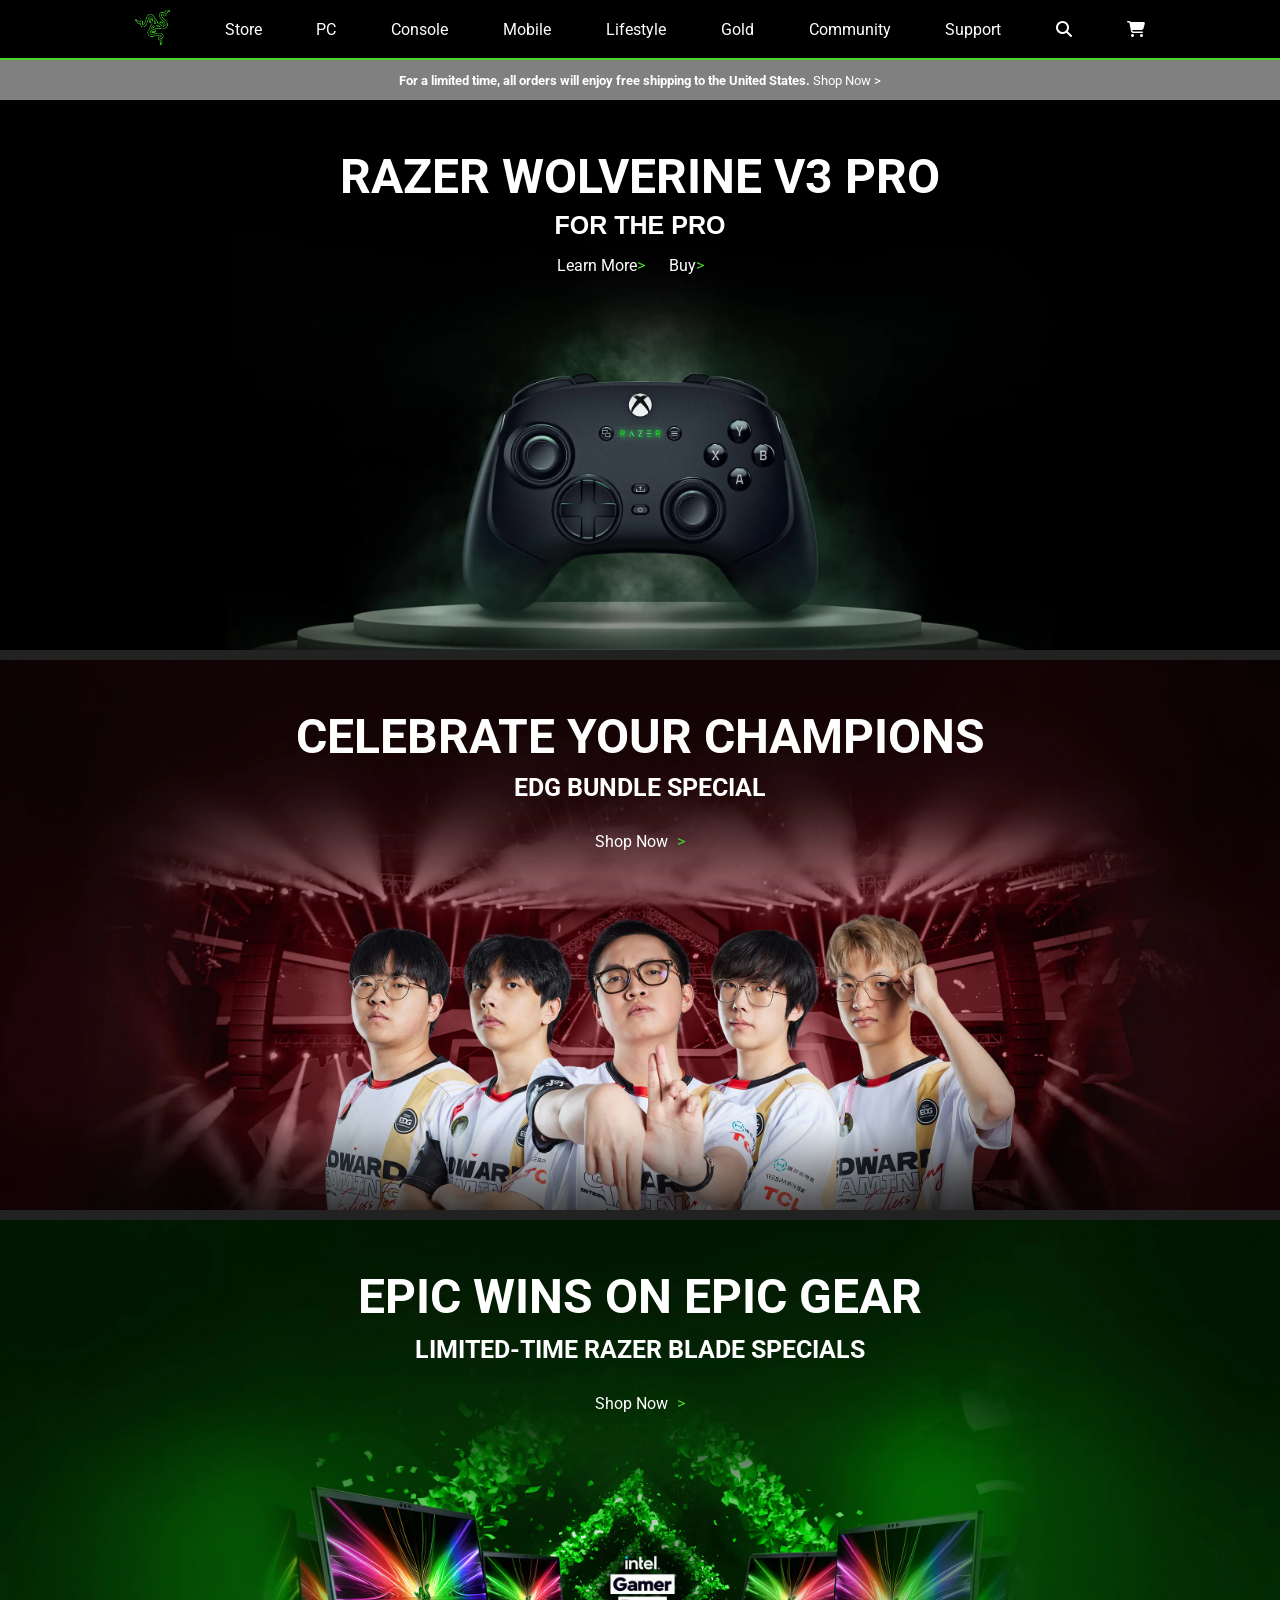
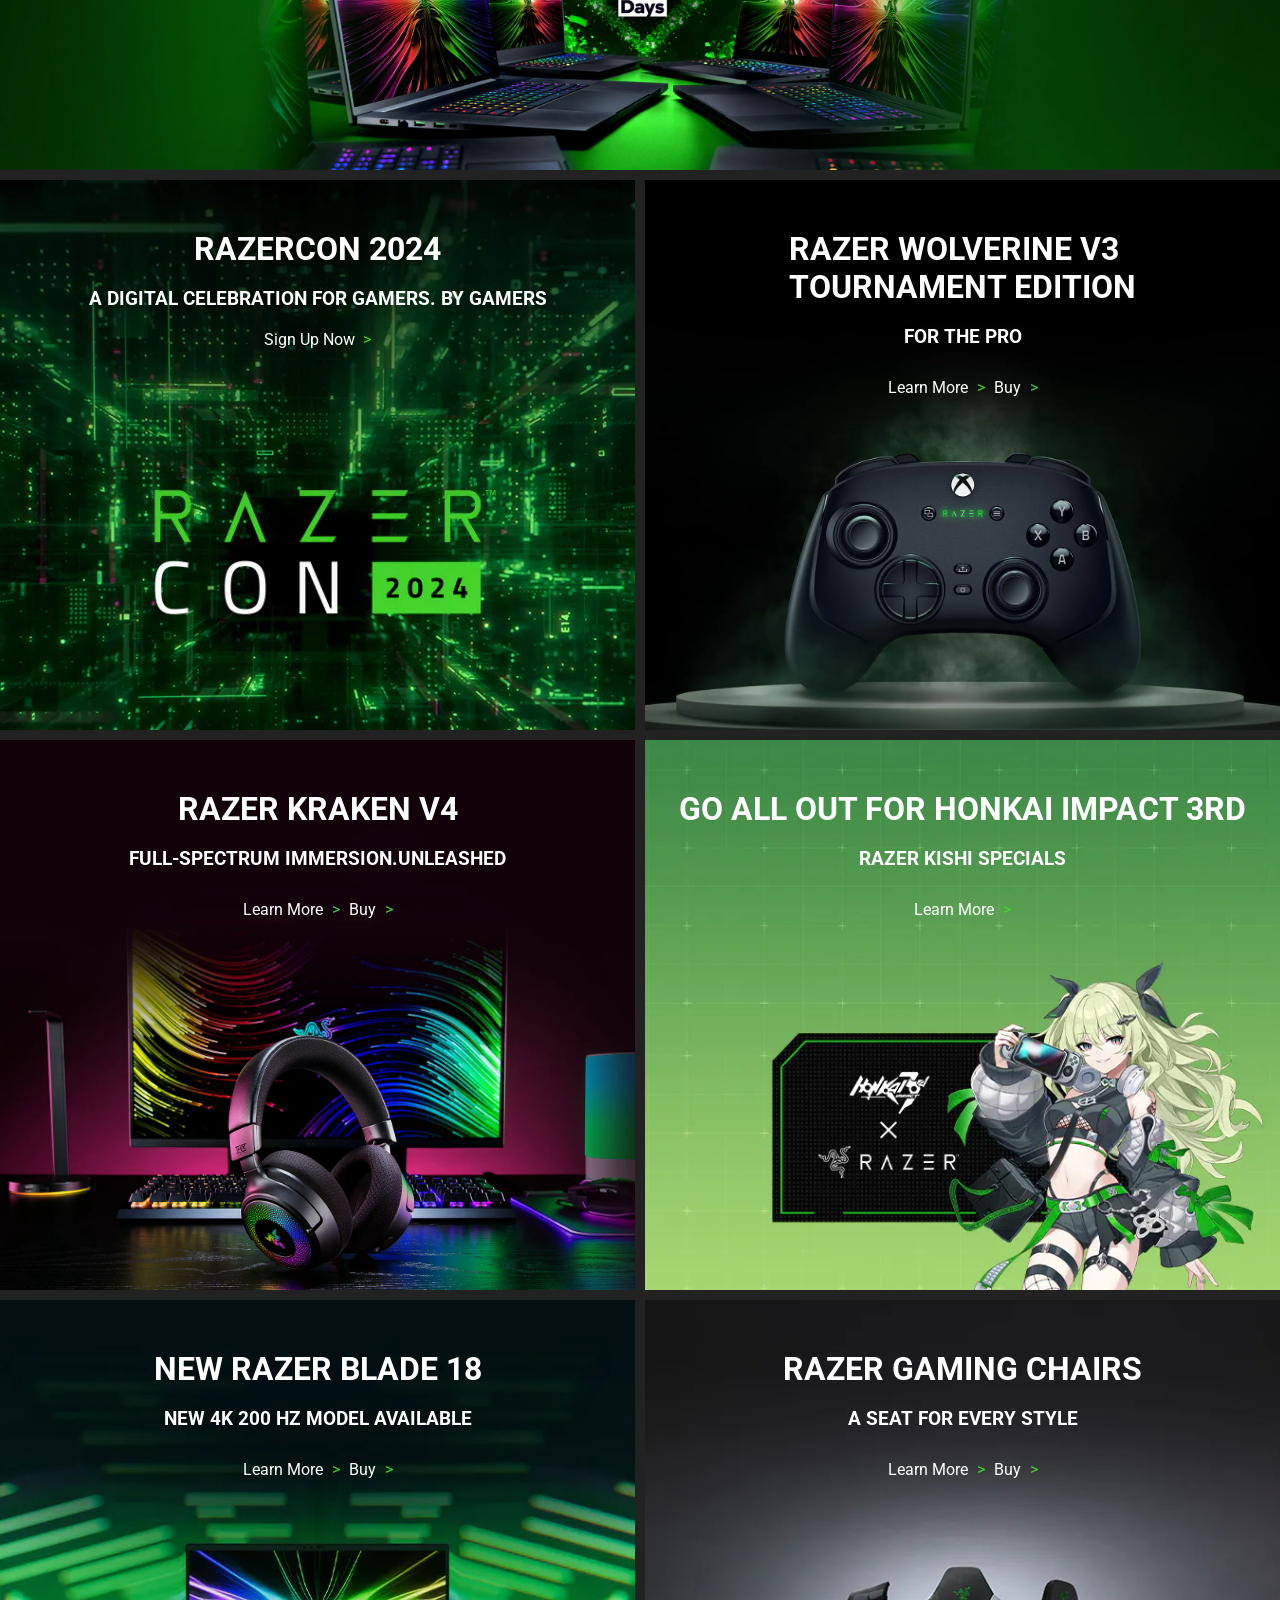
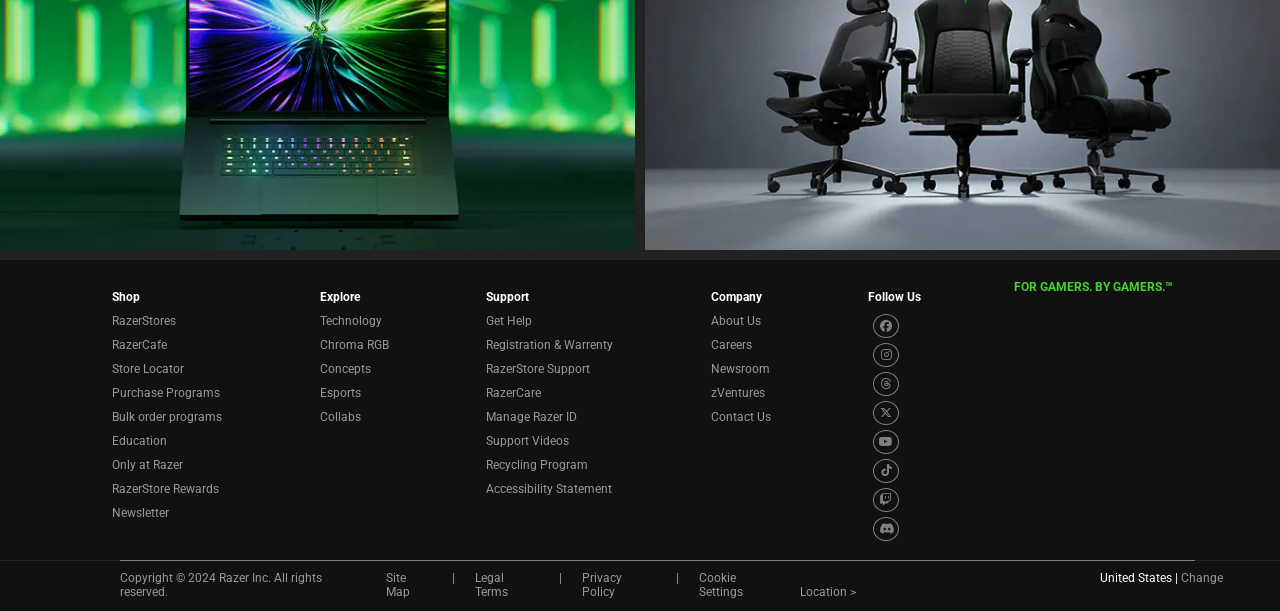
==== index.html @ 07b2e487 "Edited" ====
<!DOCTYPE html>
<html lang="en">
<head>
    <meta charset="UTF-8">
    <meta name="viewport" content="width=device-width, initial-scale=1.0">
    <title>Razer United States | For Gamers. By Gamers.</title>
    <link rel="stylesheet" href="style.css">
    <link rel="icon" href="icon.png">
    <link rel="stylesheet" href="https://cdnjs.cloudflare.com/ajax/libs/font-awesome/6.5.0/css/all.min.css">
    <link rel="preconnect" href="https://fonts.googleapis.com">

    <link href="https://fonts.googleapis.com/css2?family=Roboto:ital,wght@0,100;0,300;0,400;0,500;0,700;0,900;1,100;1,300;1,400;1,500;1,700;1,900&display=swap" rel="stylesheet">
  </head>
<body>
    
  

    <div class="nav">
        <ul class="navul">
          <li ><a href=""><img src="icon.png" alt="" /></a></li>
          <li class="navli"><a href="">Store</a></li>
          <li class="navli"><a href="">PC</a></li>
          <li class="navli"><a href="">Console</a></li>
          <li class="navli"><a href="">Mobile</a></li>
          <li class="navli"><a href="">Lifestyle</a></li>
          <li class="navli"><a href="">Gold</a></li>
          <li class="navli"><a href="">Community</a></li>
          <li class="navli"><a href="">Support</a></li>
          <li class="navli"> <a href=""><i class="fa-solid fa-magnifying-glass"></i></a></i></li>
          <li class="navli"><a href=""><i class="fa-solid fa-cart-shopping"></i></a></i></i></li>
        </ul>
       
      </div>

      <div class="text">
        <h4>For a limited time, all orders will enjoy free shipping to the United States. </h4><span><a href="">  Shop Now ></a></span>

      </div>

      <div class="Hero">
        <h1 >RAZER WOLVERINE V3 PRO</h1>
        <h3>FOR THE PRO</h3>
       
        <div class="two-link">
            <a href="">Learn More</a><span class="arrow" >></span>
            <a href="">Buy</a><span class="arrow">></span>
        </div>

      </div>

      <div class="Hero-two">
        <h1 >CELEBRATE YOUR CHAMPIONS</h1>
        <h3>EDG BUNDLE SPECIAL</h3>
       
        <div class="two-link-B">
            <a href="">Shop Now</a><span class="arrow" >></span>
            
        </div>

      </div>

      <div class="Hero-three">
        <h1 >EPIC WINS ON EPIC GEAR</h1>
        <h3>LIMITED-TIME RAZER BLADE SPECIALS </h3>
       
        <div class="two-link-B">
            <a href="">Shop Now</a><span class="arrow" >></span>
            
        </div>

      </div>

      <div class="Hero-four">

        <div class="Hero-four-A">
            <h1 >RAZERCON 2024</h1>
            <h3>A DIGITAL CELEBRATION FOR GAMERS. BY GAMERS</h3>
           
              <div class="two-link-A">
                <a href="">Sign Up Now</a><span class="arrow" >></span>
                
              </div> 
              
    
        </div>

        <div class="Hero-four-B">
          <h1 >RAZER WOLVERINE V3 <br> TOURNAMENT EDITION</h1>
          <h3>FOR THE PRO</h3>
         
          <div class="two-link-B">
              <a href="">Learn More</a><span class="arrow" >></span>
              <a href="">Buy</a><span class="arrow">></span>
          </div>

      </div>

    </div>

   <div class="Hero-five">

    <div class="Hero-five-A">
      <h1 >RAZER KRAKEN V4</h1>
      <h3>FULL-SPECTRUM IMMERSION.UNLEASHED</h3>
     
      <div class="two-link-B">
          <a href="">Learn More</a><span class="arrow" >></span>
          <a href="">Buy</a><span class="arrow">></span>
      </div>
    </div>


    <div class="Hero-five-B">
      <h1 >GO ALL OUT FOR HONKAI IMPACT 3RD</h1>
      <h3>RAZER KISHI SPECIALS</h3>
     
      <div class="two-link-B">
          <a href="">Learn More</a><span class="arrow" >></span>
      </div>
    </div>

   </div>

   <div class="Hero-six">

    <div class="Hero-six-A">
      <h1>NEW RAZER BLADE 18</h1>
      <h3>NEW 4K 200 HZ MODEL AVAILABLE</h3>
     
      <div class="two-link-B">
          <a href="">Learn More</a><span class="arrow" >></span>
          <a href="">Buy</a><span class="arrow">></span>
      </div>
    </div>


    <div class="Hero-six-B">
      <h1 >RAZER GAMING CHAIRS</h1>
      <h3>A SEAT FOR EVERY STYLE</h3>
     
      <div class="two-link-B">
          <a href="">Learn More</a><span class="arrow" >></span>
          <a href="">Buy</a><span class="arrow">></span>
      </div>
    </div>

   </div>

   <!-- footer -->
    <div class="footer-main">

      <div class="foot-one">

        <h5>Shop</h5>

        <ul>

          <a href="#"> <li>RazerStores</li></a>
          <a href="#"> <li>RazerCafe</li></a>
          <a href="#"> <li>Store Locator</li></a>
          <a href="#"> <li>Purchase Programs</li></a>
          <a href="#"> <li>Bulk order programs</li></a>
          <a href="#"> <li>Education</li></a>
          <a href="#"> <li>Only at Razer</li></a>
          <a href="#"> <li>RazerStore Rewards</li></a>
          <a href="#"> <li>Newsletter</li></a>

        </ul>

      </div>

      <div class="foot-one">

        <h5>Explore</h5>

        <ul>

          <a href="#"> <li>Technology</li></a>
          <a href="#"> <li>Chroma RGB</li></a>
          <a href="#"> <li>Concepts</li></a>
          <a href="#"> <li>Esports</li></a>
          <a href="#"> <li>Collabs</li></a>

        </ul>

      </div>

      <div class="foot-one">

        <h5>Support</h5>

        <ul>
          <a href="#"> <li>Get Help</li></a>
          <a href="#"> <li>Registration & Warrenty</li></a>
          <a href="#"> <li>RazerStore Support</li></a>
          <a href="#"> <li>RazerCare</li></a>
          <a href="#"> <li>Manage Razer ID</li></a>
          <a href="#"> <li>Support Videos</li></a>
          <a href="#"> <li>Recycling Program</li></a>
          <a href="#"> <li>Accessibility Statement</li></a>
          

        </ul>

      </div>

      <div class="foot-one">

        <h5>Company</h5>

        <ul>

         <a href="#"> <li>About Us</li></a>
         <a href="#"> <li>Careers</li></a>
         <a href="#"> <li>Newsroom</li></a>
         <a href="#"> <li>zVentures</li></a>
         <a href="#"> <li>Contact Us</li></a>
          
        </ul>

      </div>

      <div class="foot-one">

        <h5>Follow Us</h5>

        <ul class="footul">

          <li><a href=""><i class="fa-brands fa-facebook"></i></a></i></li>
          <li><a href=""><i class="fa-brands fa-instagram"></a></i></li>
          <li><a href=""><i class="fa-brands fa-threads"></i></a></i></li>
          <li><a href=""><i class="fa-brands fa-x-twitter"></i></a></i></li>
          <li><a href=""><i class="fa-brands fa-youtube"></i></a></i></li>
          <li><a href=""><i class="fa-brands fa-tiktok"></i></a></i></li>
          <li><a href=""><i class="fa-brands fa-twitch"></i></a></i></li>
          <li><a href=""><i class="fa-brands fa-discord"></i></a></i></li>

        </ul>

        
        
      </div>

     
      <div class="foottext">
        <h4>FOR GAMERS. BY GAMERS.™</h4>
          
      </div>




      
     
      
      

    </div>

    <div class="footer-line">
      
    </div>

   

    <div class="footlast">
      <span class="txt">Copyright © 2024 Razer Inc. All rights reserved.</span>
      <a href=""><span>Site Map</span></a>
      <span>|</span>
      <a href=""><span>Legal Terms</span></a>
      <span>|</span>
      <a href=""><span>Privacy Policy</span></a>
      <span>|</span>
      <a href=""><span>Cookie Settings</span></a>

      <div>
        <span class="country">United States | </span><span><a href="">Change Location ></a></span>
      </div>
    </div>


</body>
</html>
---- style.css ----
*{
    margin: 0px;
    padding: 0px;
    box-sizing: border-box;
    font-family: "Roboto", sans-serif;

}

body{
    background-color: #222;
}



.nav{
    width: 100%;
    height: 60px;
   display: flex;
  
    background-color: black;
    border-bottom: 2px solid #44d62c;
    position: fixed;
    top: 0;
    
   
    
    
 }
 .navul{
   list-style-type: none;
   color: white;
   width: 100%;
   display: flex;
   justify-content: space-evenly;
   align-items: center;
   padding-left: 80px;
   padding-right: 80px;
   text-decoration: none;
   

 }

 .navul .navli a{
    
    text-decoration: none;
 
  }
 .nav img{
    width: 35px;
    height: 35px;
    
 }

.navul a{
    text-decoration: none;
    color: white;
}

.text{
    height: 40px;
    width: 100%;
    background-color: grey;
    color: white;
    display: flex;
    justify-content: center;
    align-items: center;
    margin-top: 60px;
    gap: 3px;
    font-family: Arial, Helvetica, sans-serif;
    font-size: 13px;

    
 
}
.text a{
    color: white;
    text-decoration: none;
}
.text a:hover{
    color: white;
    text-decoration: underline;
}

/* hero section */

.Hero{
    height: 550px ;
    width: 100%;
    background: url(home\ 1.jpg);
    background-size: cover;
    background-position: center;
    
}



.Hero h1{
    
    width: 100%;
    text-align: center;
    color: white;
    padding-top: 48px;
    margin-bottom: 6px;
    font-size: 48px;
}

.Hero h3{
    
    width: 100%;
    color: white;
    text-align: center;
    font-family:  sans-serif;
    font-size: 25px;

}

.two-link{
    width: 100%;
    text-decoration: none;
    color: white;
    text-align: center;
    margin-top: 16px;
    gap: 8px;
    
    
}
.two-link a{
    text-decoration: none;
    color: white;

 
}
.two-link a:hover{
    text-decoration: underline;
}
.two-link .arrow{
    color: #44d62c;
    margin-right: 20px;
   
}

/* Hero two */

.Hero-two{
    margin-top: 10px;
    height: 550px ;
    width: 100%;
    background: url(home\ 2.jpg);
    background-size: cover;
   background-position: center;
}



.Hero-two h1{
    
    width: 100%;
    color: white;
    text-align: center;
    padding-top: 48px;
    margin-bottom: 8px;
    font-size: 48px;
}

.Hero-two h3{
    
    width: 100%;
    color: white;
    text-align: center;
    margin-bottom: 8px;
    font-size: 25px;
}

.Hero-three{
    margin-top: 10px;
    height: 550px ;
    width: 100%;
    
    background: url(body2.jpg);
    background-size: cover;
    background-position: center;
    
}

.Hero-three h1{
    
    width: 100%;
    display: flex;
    color: white;
   padding-top: 48px;
   margin-bottom: 10px;
    justify-content: center;
    font-size: 48px;
}

.Hero-three h3{
    
    width: 100%;
    display: flex;
    color: white;
    justify-content: center;
    font-size: 25px;
}


/* Hero 4 parent section */
.Hero-four{


    margin-top: 10px;
    display: flex;

}

/* Hero 4 A section */

.Hero-four-A{
    height: 550px;
    width: 50%;
    background: url(Hero\ 4\ A.jpg);
    background-position: center;
    background-size: cover;
    margin-right: 5px;

}

.Hero-four-A h1{
    

    color: white;
    margin-top: 50px;
    display: flex;
    justify-content: center;
    


}
.Hero-four-A h3{
    color: white;
    display: flex;
    justify-content: center;
    margin-top: 20px;
}



.two-link-A{
    text-decoration: none;
    display: flex;
    color: white;
    margin-top: 30px;
    justify-content: center;
    gap: 8px;
    
}

.two-link-A a{
    text-decoration: none;
    color: white;
    margin-top: -10px;
}
.two-link-A a:hover{
    text-decoration: underline;
}
.two-link-A .arrow{
    margin-top: -10px;
    color: #44d62c;
}

/*  Hero 4 B section */

.Hero-four-B{
    
  background: url(home\ 1.jpg);
  background-size: cover;
  background-position: center;
  width: 50%;
  height: 550px;
  margin-left: 5px;
  
}

.Hero-four-B h1{
    

    color: white;
    margin-top: 50px;
    display: flex;
    justify-content: center;
    


}
.Hero-four-B h3{
    color: white;
    display: flex;
    justify-content: center;
    margin-top: 20px;
}


.two-link-B{
    text-decoration: none;
    display: flex;
    color: white;
    margin-top: 30px;
    justify-content: center;
    gap: 9px;
    
}

.two-link-B a{
    text-decoration: none;
    color: white;
}

.two-link-B a:hover{
    text-decoration: underline;
}
.two-link-B .arrow{
    
    color: #44d62c;
}

/* hero five parent */

.Hero-five{
    margin-top: 10px;
    width: 100%;
    display: flex;

}

.Hero-five-A{
    width: 50%;
    height: 550px;
    background: url(body1.jpg);
    background-size: cover;
    background-position: center;
    margin-right: 5px;
}



.Hero-five-A h1{
    
    color: white;
    margin-top: 50px;
    display: flex;
    justify-content: center;

}

.Hero-five-A h3{
    color: white;
    display: flex;
    justify-content: center;
    margin-top: 20px;
}

.Hero-five-B{
    width: 50%;
    height: 550px;
    background: url(hero\ 5\ B.jpg);
    background-size: cover;
    background-position: center;
    margin-left: 5px;
}

.Hero-five-B h3{
    color: white;
    display: flex;
    justify-content: center;
    margin-top: 20px;
}

.Hero-five-B h1{
    
    color: white;
    margin-top: 50px;
    display: flex;
    justify-content: center;

}

.Hero-five-B a:hover{
    text-decoration: underline;
}

/* hero six parent */

.Hero-six{
    margin-top: 10px;
    width: 100%;
    display: flex;

}
/* hero six A */
.Hero-six-A{
    width: 50%;
    height: 550px;
    background: url(body\ inner\ 3.jpg);
    background-size: cover;
    background-position: center;
    margin-right: 5px;
}

.Hero-six-A h1{
    
    color: white;
    margin-top: 50px;
    display: flex;
    justify-content: center;

}

.Hero-six-A h3{
    color: white;
    display: flex;
    justify-content: center;
    margin-top: 20px;
}

.Hero-six-A a:hover{
    text-decoration: underline;
}


/* hero six B */

.Hero-six-B{
    width: 50%;
    height: 550px;
    background: url(body\ inner\ 5.jpg);
    background-size: cover;
    background-position: center;
    margin-left: 5px;
}

.Hero-six-B h1{
    
    color: white;
    margin-top: 50px;
    display: flex;
    justify-content: center;

}

.Hero-six-B h3{
    color: white;
    display: flex;
    justify-content: center;
    margin-top: 20px;
}

.Hero-six-B a:hover{
    text-decoration: underline;
}

/* Footer parent */
.footer-main{
    margin-top: 10px ;
    width: 100%;
    height: 300px;
    background-color: #111;
    display: flex;
    justify-content: space-evenly;
    padding: 20px;
 
}
.foot-one{
    
    line-height: 2;
    display: flex;
    flex-direction: column;
    
    margin: 0;
    padding: 5px;
    

    
   
    
}

.foot-one a{
    text-decoration: none;
    color: #999;
}

.foot-one ul{
    list-style-type: none;
    color: #999;
    
    font-size: 12px;
    margin: 0;
    padding: 0;
    
    
    
}



.foot-one .footul a{
    color: gray;
    
}
.foot-one .footul i{
    font-size: 12px;
    
    
}

.footul i {

    width: 26px;
    height: 24px;
    border-radius: 50%;
    border: 1px solid gray;
    text-align: center;
    line-height: 30px;
    margin: 0.5px;
    display: flex;
    align-items: center;
    justify-content: center;
    margin: 5px;

}
.foot-one h5{
   color: white;
   
   font-size: 12px;
 
  
   
}
.foottext{
    color: #44d62c;
    font-size: 12px;

    
}

/* footer last  */




.footlast{
    height: 50px;
    padding: 10px;
    margin-top: 10px;
    margin: 0;
    display: flex;
    gap: 20px;
    align-content: center;
    background-color: #111;
    color: #999;
    font-size: 12px;
    
}
.footlast .txt{
    gap: 20px;
    margin-left: 70px;
    padding-left: 40px;
    
}

.footlast a{
    text-decoration: none;
    color: #999;
    background-color: transparent;
    font-size: 12px;
    
}
a:hover{
    text-decoration: underline;
    color: white;
}

.footlast .country{
    margin-left: 300px;
    color: white;
    font-size: 12px;
    
}


.footer-line {
    width: 84%;
    height: 1px;
    background-color: grey;
    margin-left: 120px;

    
}
/* foooter ends */
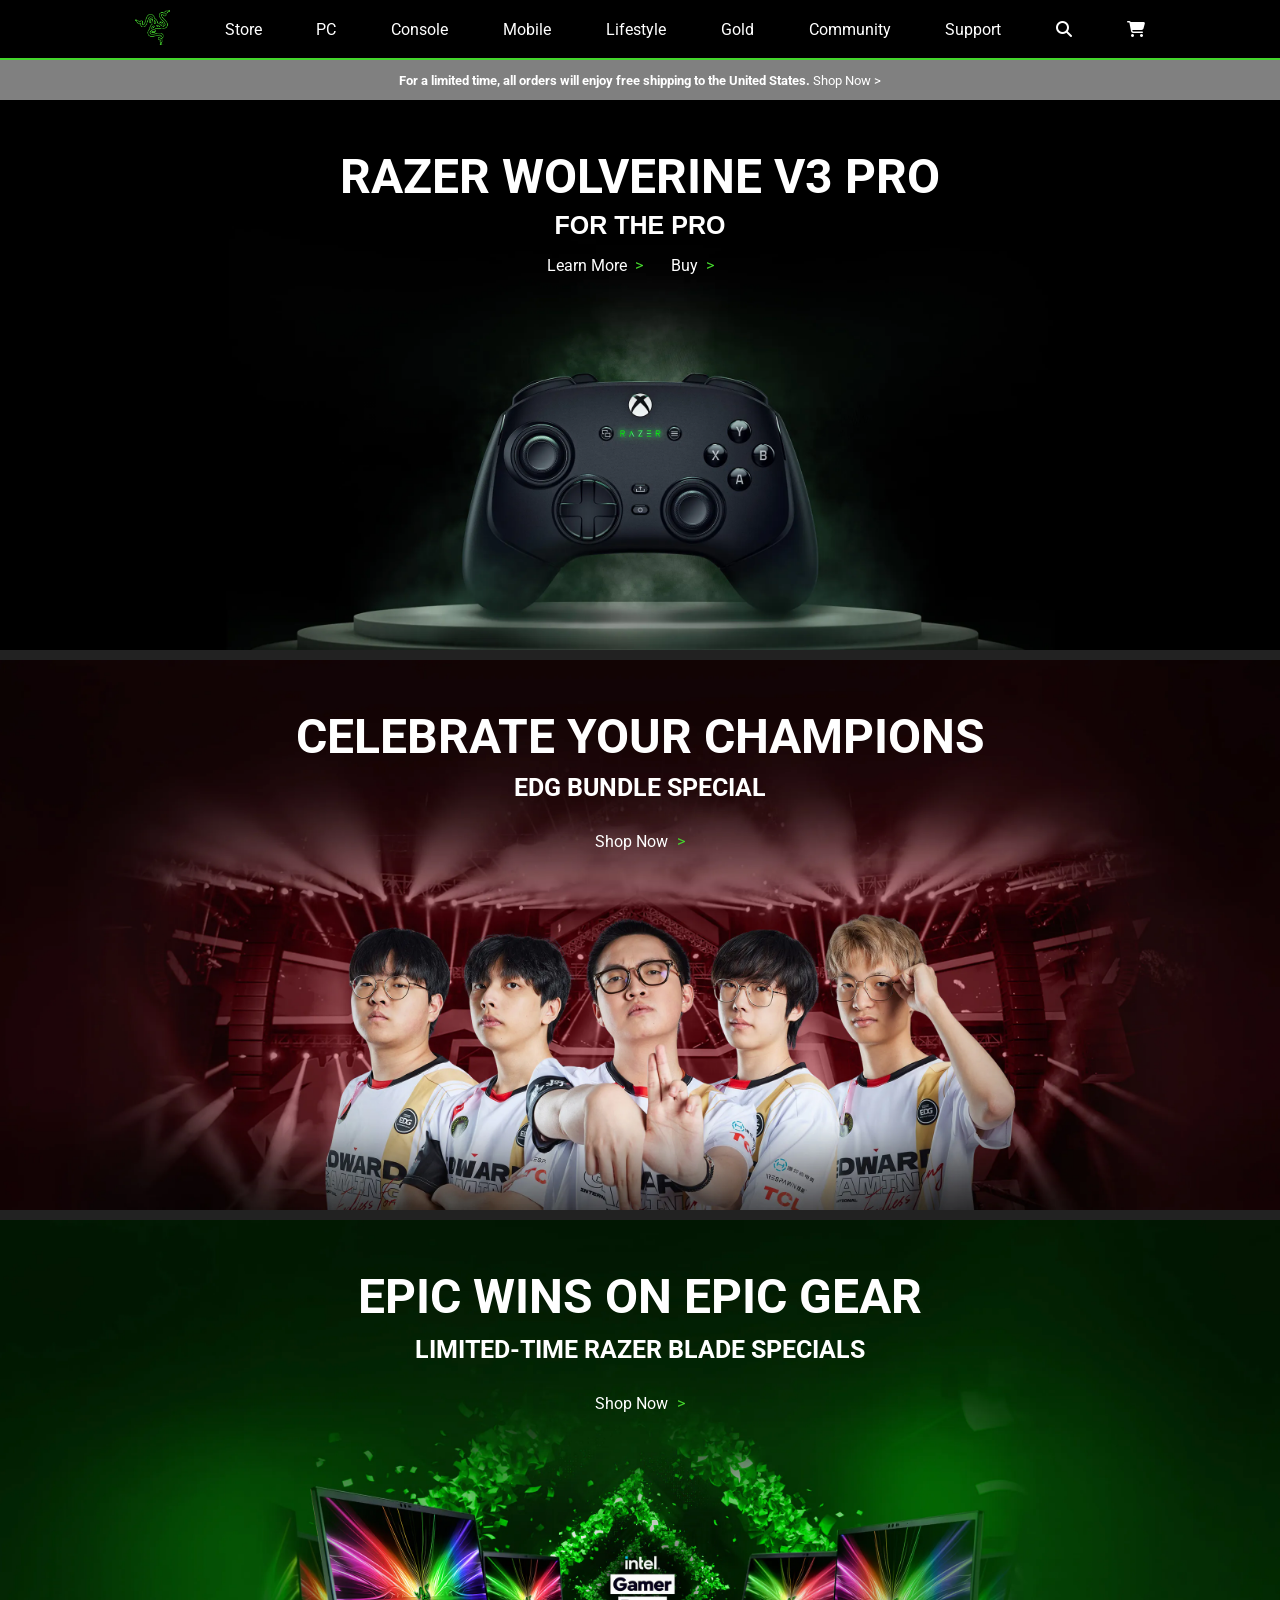
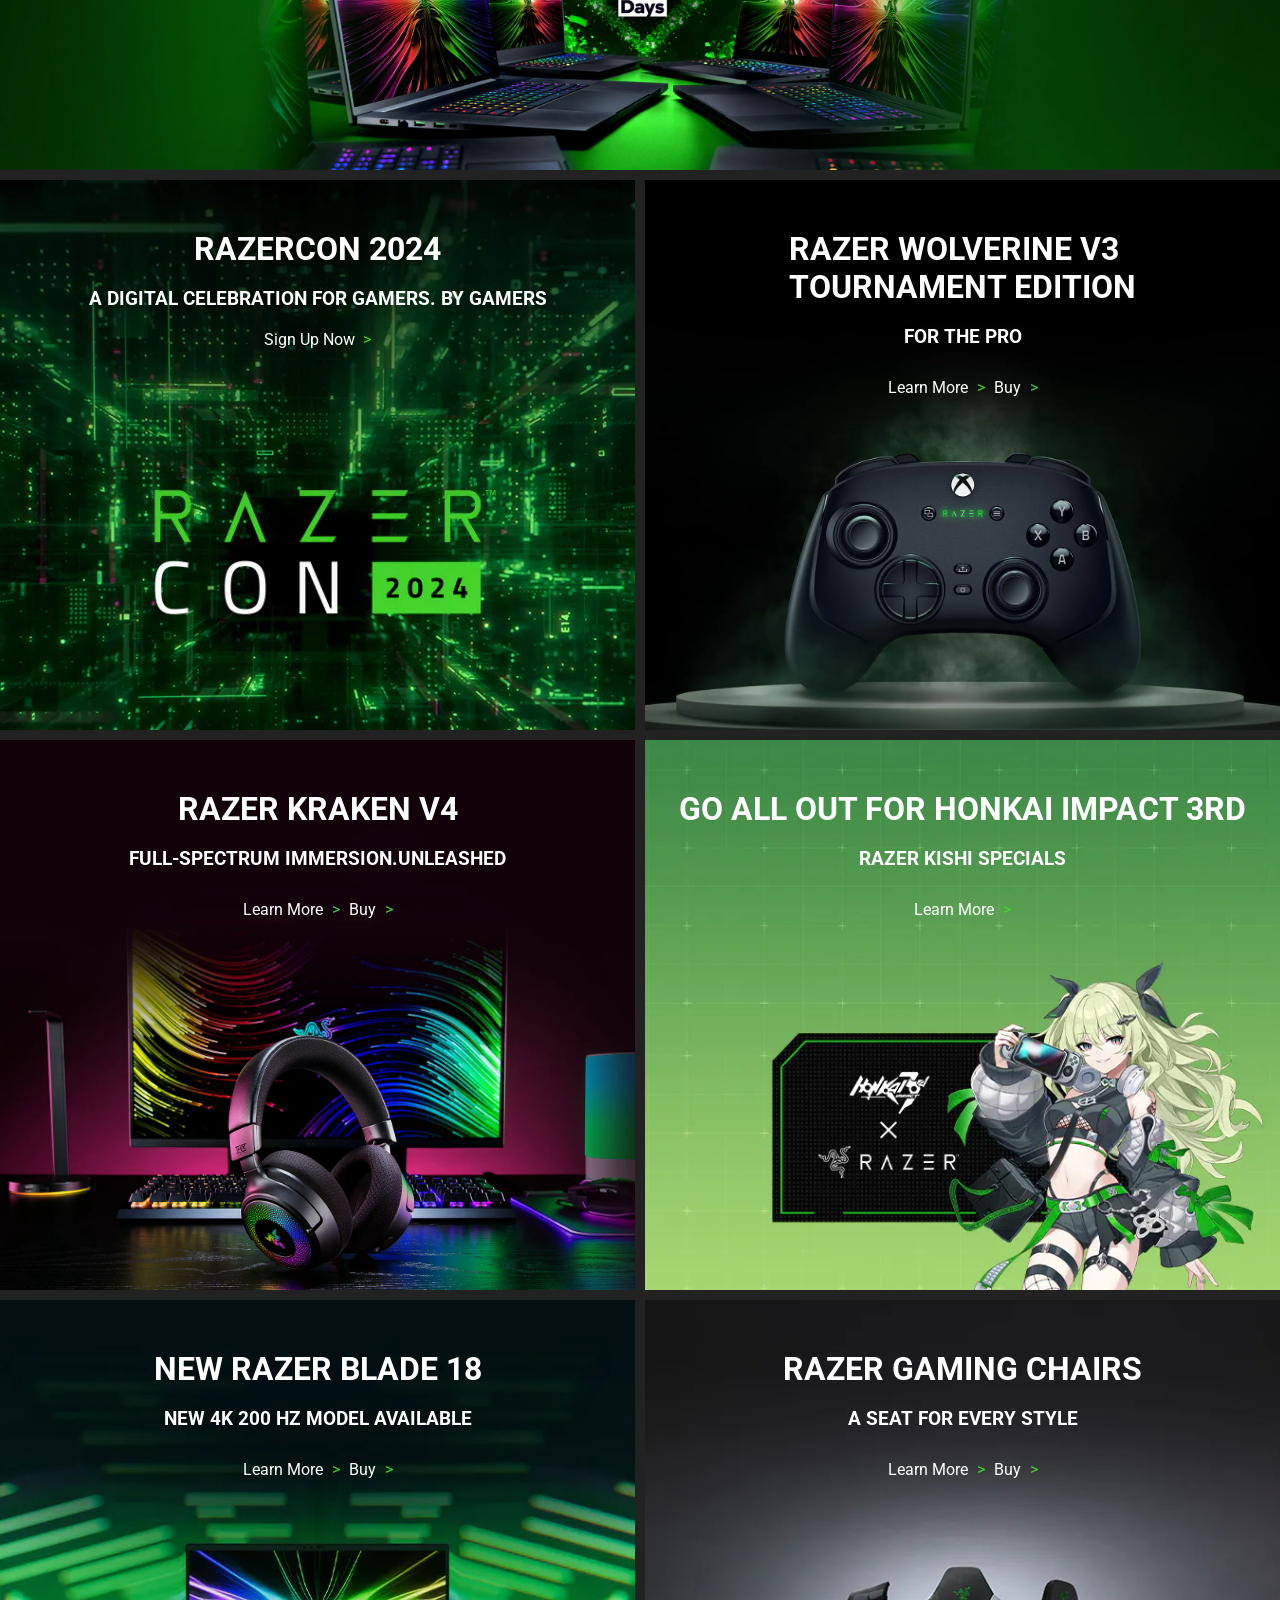
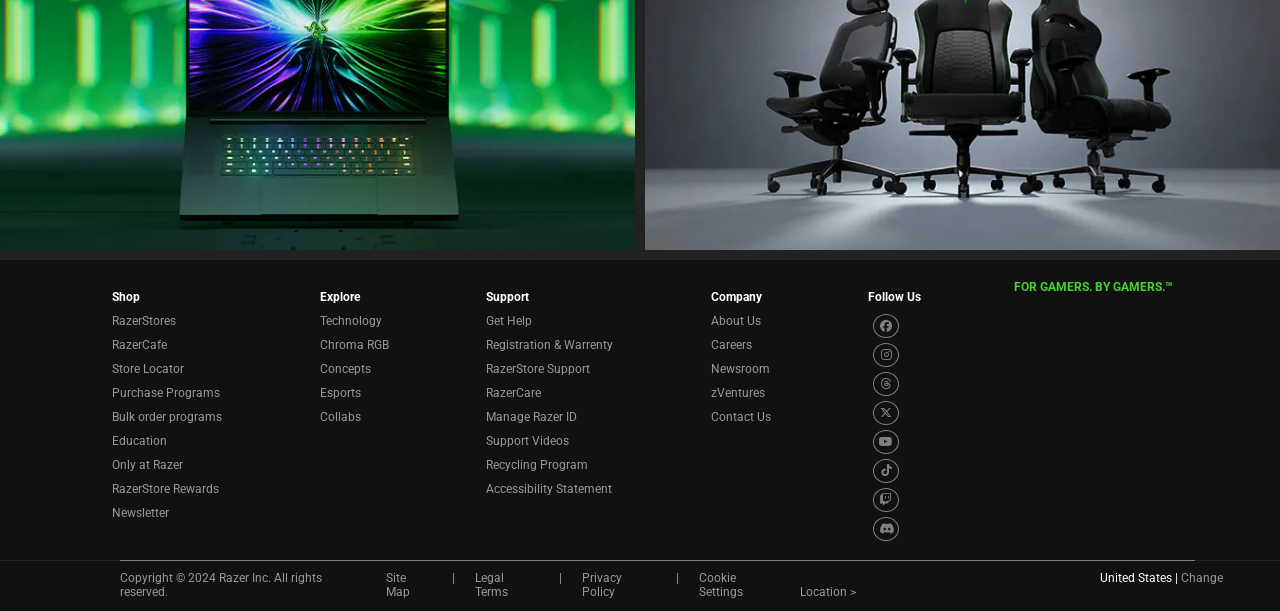
==== commit 25634ed5: "Update index.html finish" ====
--- a/index.html
+++ b/index.html
@@ -37,16 +37,21 @@
 
       </div>
 
+     
+
       <div class="Hero">
+        
         <h1 >RAZER WOLVERINE V3 PRO</h1>
         <h3>FOR THE PRO</h3>
-       
+        
         <div class="two-link">
             <a href="">Learn More</a><span class="arrow" >></span>
             <a href="">Buy</a><span class="arrow">></span>
         </div>
 
       </div>
+
+    
 
       <div class="Hero-two">
         <h1 >CELEBRATE YOUR CHAMPIONS</h1>
--- a/style.css
+++ b/style.css
@@ -120,10 +120,12 @@
     color: white;
     text-align: center;
     margin-top: 16px;
+    display: flex;
+    justify-content: center;
     gap: 8px;
-    
-    
-}
+}
+    
+    
 .two-link a{
     text-decoration: none;
     color: white;
@@ -504,12 +506,16 @@
 
 .foot-one .footul a{
     color: gray;
+   
     
 }
 .foot-one .footul i{
     font-size: 12px;
     
     
+}
+.footul  a{
+    text-decoration: none;
 }
 
 .footul i {
